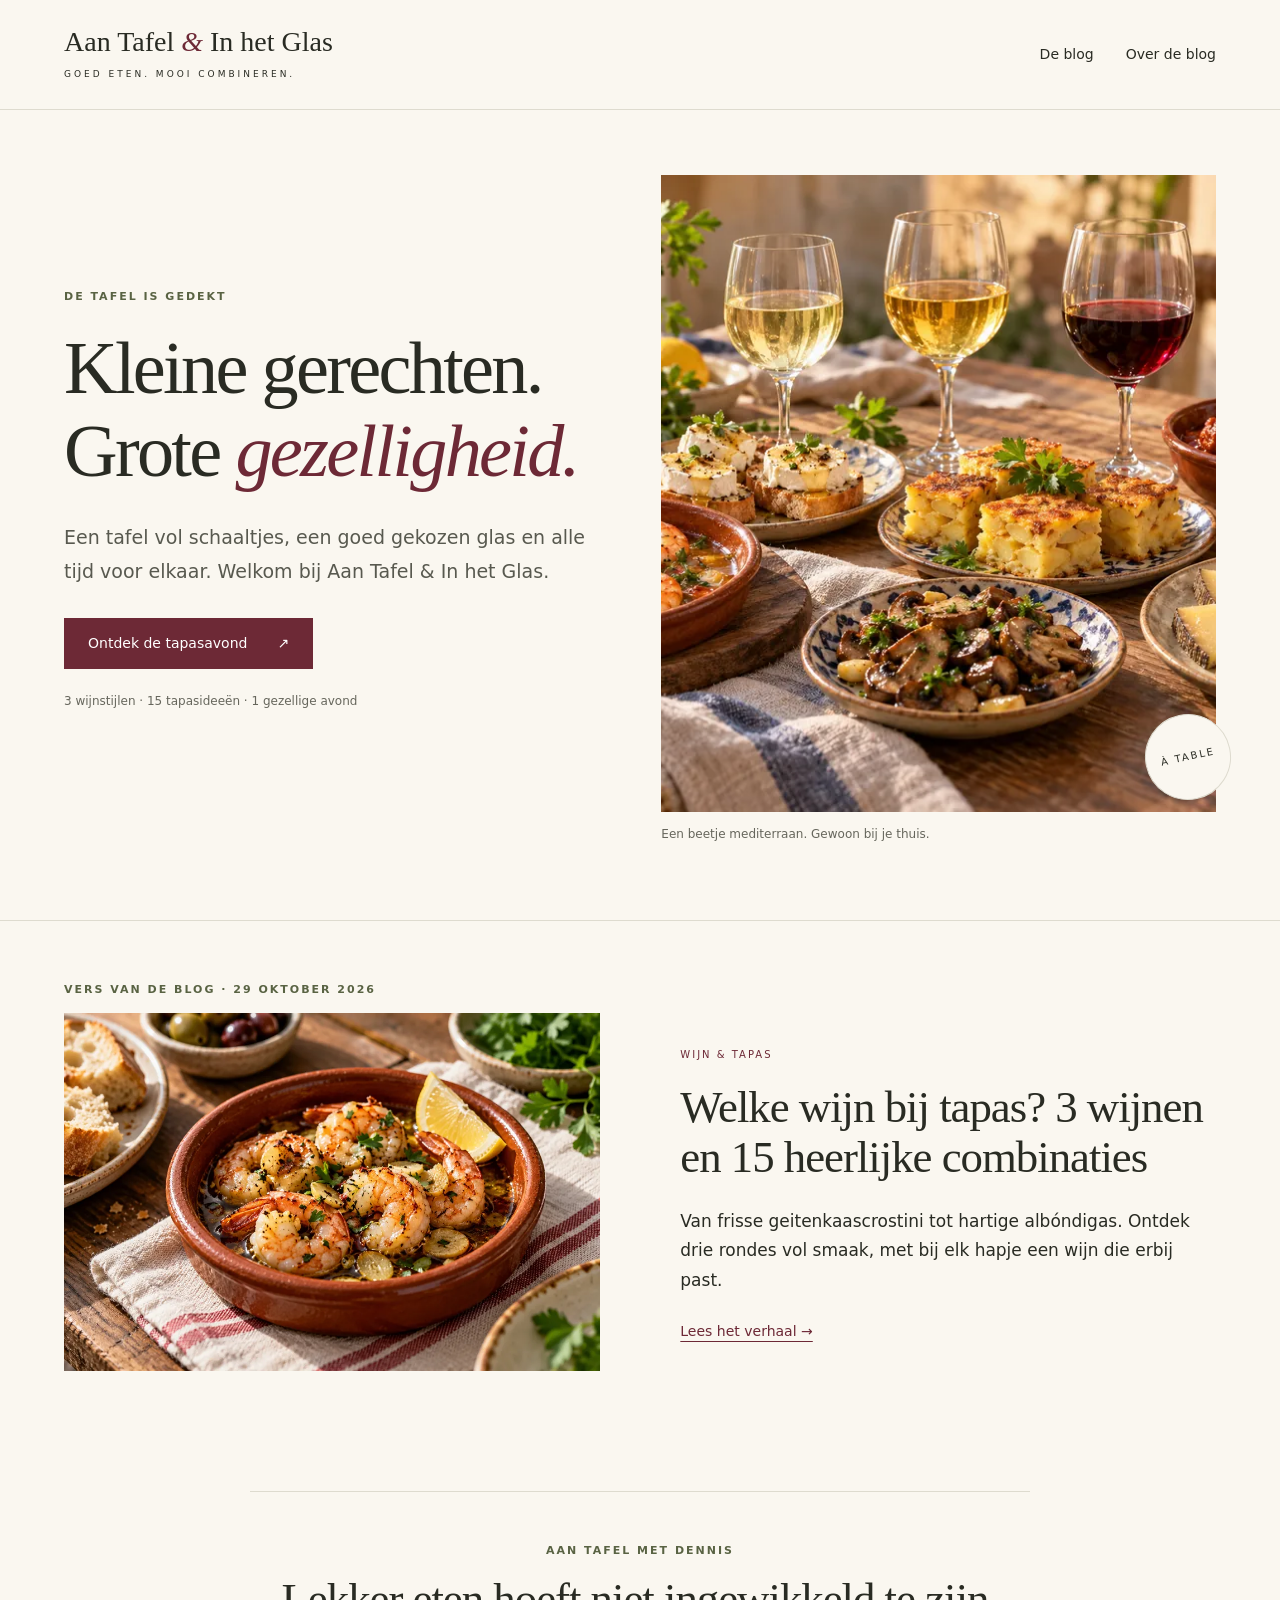
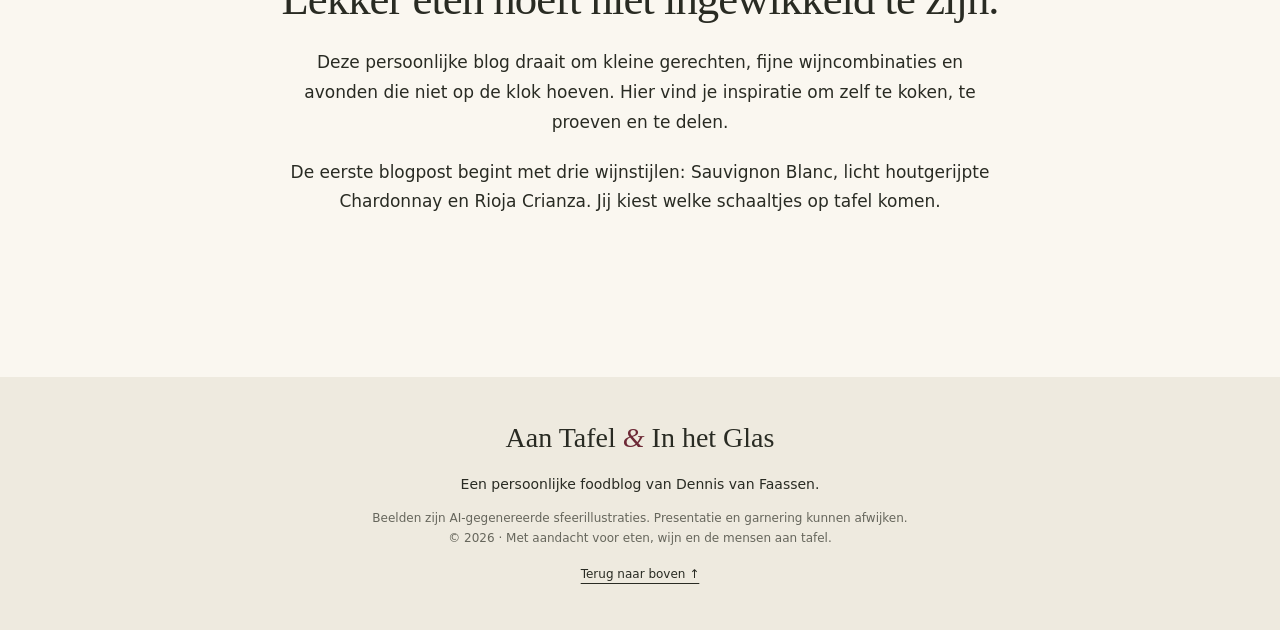
==== index.html @ 96994aa3 "Add responsive wine and tapas blog with 15 illustrated dishes and SEO metadata" ====
<!doctype html><html lang="nl"><head><meta charset="utf-8"><meta name="viewport" content="width=device-width,initial-scale=1"><title>Aan Tafel & In het Glas | Tapas, wijn en samen eten</title><meta name="description" content="Inspiratie voor gezellige avonden aan tafel. Ontdek welke wijn bij tapas past met 15 hapjes bij Sauvignon Blanc, Chardonnay en Rioja Crianza."><meta name="theme-color" content="#6d2936"><link rel="canonical" href="https://dennisvanfaassen.github.io/FoodBlog/"><link rel="icon" href="assets/favicon.svg" type="image/svg+xml"><link rel="stylesheet" href="assets/style.css"><meta property="og:type" content="website"><meta property="og:locale" content="nl_NL"><meta property="og:title" content="Aan Tafel & In het Glas | Tapas, wijn en samen eten"><meta property="og:description" content="Inspiratie voor gezellige avonden aan tafel. Ontdek welke wijn bij tapas past met 15 hapjes bij Sauvignon Blanc, Chardonnay en Rioja Crianza."><meta property="og:url" content="https://dennisvanfaassen.github.io/FoodBlog/"><meta property="og:image" content="https://dennisvanfaassen.github.io/FoodBlog/assets/hero-960.webp"><meta name="twitter:card" content="summary_large_image"></head><body><a class="skip" href="#main">Naar de inhoud</a><header class="header"><a class="brand" href="">Aan Tafel <i>&</i> In het Glas<span>GOED ETEN. MOOI COMBINEREN.</span></a><nav aria-label="Hoofdnavigatie"><a href="wijn-bij-tapas/">De blog</a><a href="#over">Over de blog</a></nav></header><main id="main"><section class="home-hero" id="top"><div><p class="eyebrow">DE TAFEL IS GEDEKT</p><h1>Kleine gerechten.<br>Grote <em>gezelligheid.</em></h1><p class="lead">Een tafel vol schaaltjes, een goed gekozen glas en alle tijd voor elkaar. Welkom bij Aan Tafel & In het Glas.</p><a class="button" href="wijn-bij-tapas/">Ontdek de tapasavond <span>↗</span></a><p class="small">3 wijnstijlen · 15 tapasideeën · 1 gezellige avond</p></div><figure><img src="assets/hero-960.webp" srcset="assets/hero-480.webp 480w, assets/hero-960.webp 960w" sizes="(max-width: 700px) 100vw, 50vw" width="960" height="640" alt="Tapastafel met witte en rode wijn, garnalen, tortilla en kaas" fetchpriority="high"><figcaption>Een beetje mediterraan. Gewoon bij je thuis.</figcaption></figure></section><section class="latest"><p class="eyebrow">VERS VAN DE BLOG · 29 OKTOBER 2026</p><div class="feature"><a class="feature-image" href="wijn-bij-tapas/"><img src="assets/01-gambas-960.webp" srcset="assets/01-gambas-480.webp 480w, assets/01-gambas-960.webp 960w" sizes="(max-width: 700px) 100vw, 50vw" width="960" height="640" alt="Gambas al ajillo met knoflook en peterselie" loading="lazy" decoding="async"></a><div><span class="tag">WIJN & TAPAS</span><h2><a href="wijn-bij-tapas/">Welke wijn bij tapas? 3 wijnen en 15 heerlijke combinaties</a></h2><p>Van frisse geitenkaascrostini tot hartige albóndigas. Ontdek drie rondes vol smaak, met bij elk hapje een wijn die erbij past.</p><a class="textlink" href="wijn-bij-tapas/">Lees het verhaal →</a></div></div></section><section class="about" id="over"><p class="eyebrow">AAN TAFEL MET DENNIS</p><h2>Lekker eten hoeft niet ingewikkeld te zijn.</h2><p>Deze persoonlijke blog draait om kleine gerechten, fijne wijncombinaties en avonden die niet op de klok hoeven. Hier vind je inspiratie om zelf te koken, te proeven en te delen.</p><p>De eerste blogpost begint met drie wijnstijlen: Sauvignon Blanc, licht houtgerijpte Chardonnay en Rioja Crianza. Jij kiest welke schaaltjes op tafel komen.</p></section></main><footer><a class="brand" href="/FoodBlog/">Aan Tafel <i>&</i> In het Glas</a><p>Een persoonlijke foodblog van Dennis van Faassen.</p><p class="small">Beelden zijn AI-gegenereerde sfeerillustraties. Presentatie en garnering kunnen afwijken.<br>© 2026 · Met aandacht voor eten, wijn en de mensen aan tafel.</p><a href="#top">Terug naar boven ↑</a></footer></body></html>
---- assets/style.css ----
@charset "UTF-8";
:root{--paper:#faf7f0;--ink:#292b23;--muted:#66665c;--wine:#6d2936;--olive:#596343;--line:#dedbcf}*{box-sizing:border-box}html{scroll-behavior:smooth;scroll-padding-top:30px}body{margin:0;background:var(--paper);color:var(--ink);font:17px/1.75 system-ui,-apple-system,BlinkMacSystemFont,"Segoe UI",sans-serif}a{color:inherit;text-decoration-thickness:1px;text-underline-offset:5px}button,a{-webkit-tap-highlight-color:transparent}a:focus-visible,button:focus-visible,summary:focus-visible{outline:3px solid var(--wine);outline-offset:5px}img{max-width:100%;height:auto;display:block;object-fit:cover}figure{margin:0}h1,h2,h3,.brand{font-family:Georgia,"Times New Roman",serif;font-weight:400;line-height:1.12}h1{font-size:clamp(42px,5.8vw,78px);letter-spacing:-2.7px;margin:20px 0 27px}h2{font-size:clamp(30px,3.5vw,46px);letter-spacing:-1px;margin:14px 0 24px}h3{font-size:32px;letter-spacing:-.5px;margin:10px 0 14px}em{color:var(--wine);font-weight:400}p{margin:0 0 20px}.header{max-width:1440px;margin:auto;padding:26px 5%;display:flex;align-items:center;justify-content:space-between;border-bottom:1px solid var(--line);gap:30px}.brand{font-size:28px;text-decoration:none}.brand i{color:var(--wine)}.brand span{display:block;font:9px/1.8 system-ui;letter-spacing:3px;margin-top:9px}.header nav{display:flex;gap:32px;font-size:14px}.header nav a{text-decoration:none}.header nav a:hover{text-decoration:underline}.eyebrow{font-size:11px;font-weight:650;letter-spacing:2px;line-height:1.7;color:var(--olive);text-transform:uppercase;margin-bottom:14px}.lead{font-size:19px;line-height:1.8;color:#58594f;max-width:640px}.small,figcaption{font-size:12px;line-height:1.7;color:var(--muted)}figcaption{margin-top:12px}.button{display:inline-flex;background:var(--wine);color:white;padding:13px 24px;gap:30px;text-decoration:none;font-size:14px;align-items:center;margin:10px 0 22px}.button:hover{background:#51202a}.home-hero{max-width:1440px;margin:auto;padding:65px 5% 75px;display:grid;grid-template-columns:1fr 1.05fr;gap:6%;align-items:center}.home-hero figure img{aspect-ratio:4/4.6;height:100%;object-position:center}.home-hero figure{position:relative}.home-hero figure:after{content:"À TABLE";position:absolute;bottom:45px;right:-15px;background:var(--paper);border:1px solid var(--line);border-radius:50%;width:84px;height:84px;display:grid;place-items:center;font-size:10px;letter-spacing:2px;transform:rotate(-12deg)}.latest{padding:60px 5%;max-width:1440px;margin:auto;border-top:1px solid var(--line)}.feature{display:grid;grid-template-columns:1fr 1fr;gap:7%;align-items:center}.feature img{aspect-ratio:3/2}.feature h2 a{text-decoration:none}.tag{font-size:10px;letter-spacing:2px;color:var(--wine)}.textlink{font-size:14px;color:var(--wine)}.about{max-width:780px;margin:60px auto 90px;padding:50px 30px;border-top:1px solid var(--line);text-align:center}footer{background:#eeeadf;padding:45px 5%;text-align:center;font-size:14px}footer .brand{display:block;margin-bottom:18px}footer p{margin-bottom:12px}footer>a:last-child{font-size:12px}.skip{position:absolute;left:20px;top:-100px;background:white;padding:10px;z-index:10}.skip:focus{top:10px}.article-head{max-width:1050px;margin:45px auto 40px;padding:0 25px;text-align:center}.article-head h1{font-size:clamp(40px,5.5vw,72px)}.breadcrumb{font-size:12px;color:var(--muted)}.article-head .eyebrow{margin-top:32px}.article-head .lead{margin:0 auto 24px}.byline{display:flex;align-items:center;justify-content:center;gap:12px;font-size:12px;line-height:1.6}.byline time{color:var(--muted)}.avatar{display:grid;place-items:center;width:38px;height:38px;border-radius:50%;background:#e6e7d9;color:var(--olive);font:20px Georgia}.print{font:12px system-ui;background:transparent;border:1px solid var(--line);padding:10px 15px;margin-left:20px;cursor:pointer}.article-hero{max-width:1200px;margin:0 auto 65px;padding:0 25px}.article-hero img{width:100%;max-height:590px;object-fit:cover}.article-layout{max-width:1320px;margin:0 auto;padding:0 35px;display:grid;grid-template-columns:220px minmax(0,1fr);gap:60px}.toc{position:sticky;top:30px;font-size:13px}.toc a{display:block;text-decoration:none;padding:13px 0;border-bottom:1px solid var(--line)}.toc a:hover{color:var(--wine)}.toc span{color:var(--wine);margin-right:12px}.article-body{min-width:0}.intro{max-width:740px;font-size:19px}.intro p:first-child:first-letter{float:left;font:68px/.9 Georgia;color:var(--wine);padding:7px 10px 0 0}#overzicht{margin:55px 0}.wine-overview{display:grid;grid-template-columns:repeat(3,1fr);gap:12px}.wine-choice{padding:20px;text-decoration:none;background:#eeeee2;display:flex;flex-direction:column;line-height:1.6;gap:8px;font-size:12px}.wine-choice strong{font:23px Georgia}.wine-choice .eyebrow{margin:0}.wine-choice.romig{background:#f1e7d5}.wine-choice.hartig{background:#ede0de}.wine-choice b{font-size:18px}.wine-section{margin:75px 0}.wine-heading{display:flex;align-items:center;gap:25px;padding:30px 0 15px;border-top:1px solid var(--line)}.wine-heading h2{margin:0 0 12px}.round{font:72px Georgia;color:#9a9f83}.romig .round{color:#bba16d}.hartig .round{color:#996572}.section-intro{max-width:760px}.dish{margin:40px 0 60px;display:grid;grid-template-columns:1fr 1.05fr;gap:28px;align-items:start}.dish figure img{aspect-ratio:1/1.1;width:100%;object-fit:cover}.dish-copy{font-size:15px;line-height:1.8}.dish .eyebrow{font-size:10px;letter-spacing:1.3px}.dish .eyebrow span{color:var(--muted)}.ingredients{font-size:12px;color:var(--muted);padding-bottom:15px;border-bottom:1px solid var(--line)}.pairing{border-left:2px solid var(--olive);padding-left:15px;font-size:13px}.pairing strong{font-size:11px;letter-spacing:1px;text-transform:uppercase;color:var(--olive)}.pairing p{margin:5px 0 0}.planning{padding:35px;background:#eeeee2;margin:65px 0}.planning li{margin-bottom:14px}.planning ol{padding-left:22px}.closing{padding:20px 0 40px;max-width:760px}.sources{border-top:1px solid var(--line);padding:25px 0 55px;font-size:13px}.sources summary{cursor:pointer;color:var(--wine);margin-bottom:15px}.sources a{overflow-wrap:anywhere}
@media(max-width:1050px){.article-layout{grid-template-columns:160px minmax(0,1fr);gap:25px}.dish{grid-template-columns:1fr}.dish figure img{aspect-ratio:3/2}.dish-copy h3{font-size:32px}.wine-overview{grid-template-columns:1fr}.wine-choice{display:grid;grid-template-columns:1fr 1fr}.wine-choice b{display:none}.wine-choice .eyebrow{grid-column:1/-1}}
@media(max-width:700px){body{font-size:16px}.header{padding:20px;align-items:flex-start;gap:15px}.brand{font-size:21px}.brand span{font-size:7px;letter-spacing:1.7px}.header nav{gap:12px;font-size:11px;flex-direction:column;line-height:1.3}h1{letter-spacing:-1.6px}.home-hero{padding:38px 22px;grid-template-columns:1fr;gap:22px}.home-hero h1{font-size:49px}.home-hero figure img{aspect-ratio:4/3}.home-hero figure:after{right:-10px;width:65px;height:65px;font-size:8px}.feature{grid-template-columns:1fr;gap:24px}.latest{padding:38px 22px}.about{margin:20px auto 45px;padding:30px 22px}.article-head{margin:30px auto}.article-head h1{font-size:41px}.article-head .lead{font-size:17px}.print{margin-left:5px;padding:9px}.article-hero{padding:0 18px;margin-bottom:35px}.article-layout{display:block;padding:0 22px}.toc{position:static;background:#efecdf;padding:18px;margin-bottom:35px}.toc a{padding:8px 0}.toc .eyebrow{margin:0 0 8px}.intro{font-size:17px}.wine-section{margin:45px 0}.wine-heading{gap:16px}.round{font-size:55px}.wine-heading h2{font-size:31px}.dish{gap:20px;margin:30px 0 45px}.dish h3{font-size:29px}.planning{padding:24px;margin:40px 0}.lead{font-size:17px}.wine-choice{display:flex}.sources{padding-bottom:30px}}
@media(prefers-reduced-motion:reduce){html{scroll-behavior:auto}}@media print{body{background:#fff;color:#000;font-size:11pt}.header,aside,footer,.print,.skip,.button{display:none!important}.article-layout{display:block;padding:0}.article-head{margin:0}.article-head h1{font-size:28pt}.article-hero{max-width:450px;margin:20px auto}.dish{break-inside:avoid;display:grid;grid-template-columns:1fr 2fr;margin:20px 0}.dish h3{font-size:19pt}.wine-section{margin:30px 0}.sources{display:none}a{text-decoration:none}}
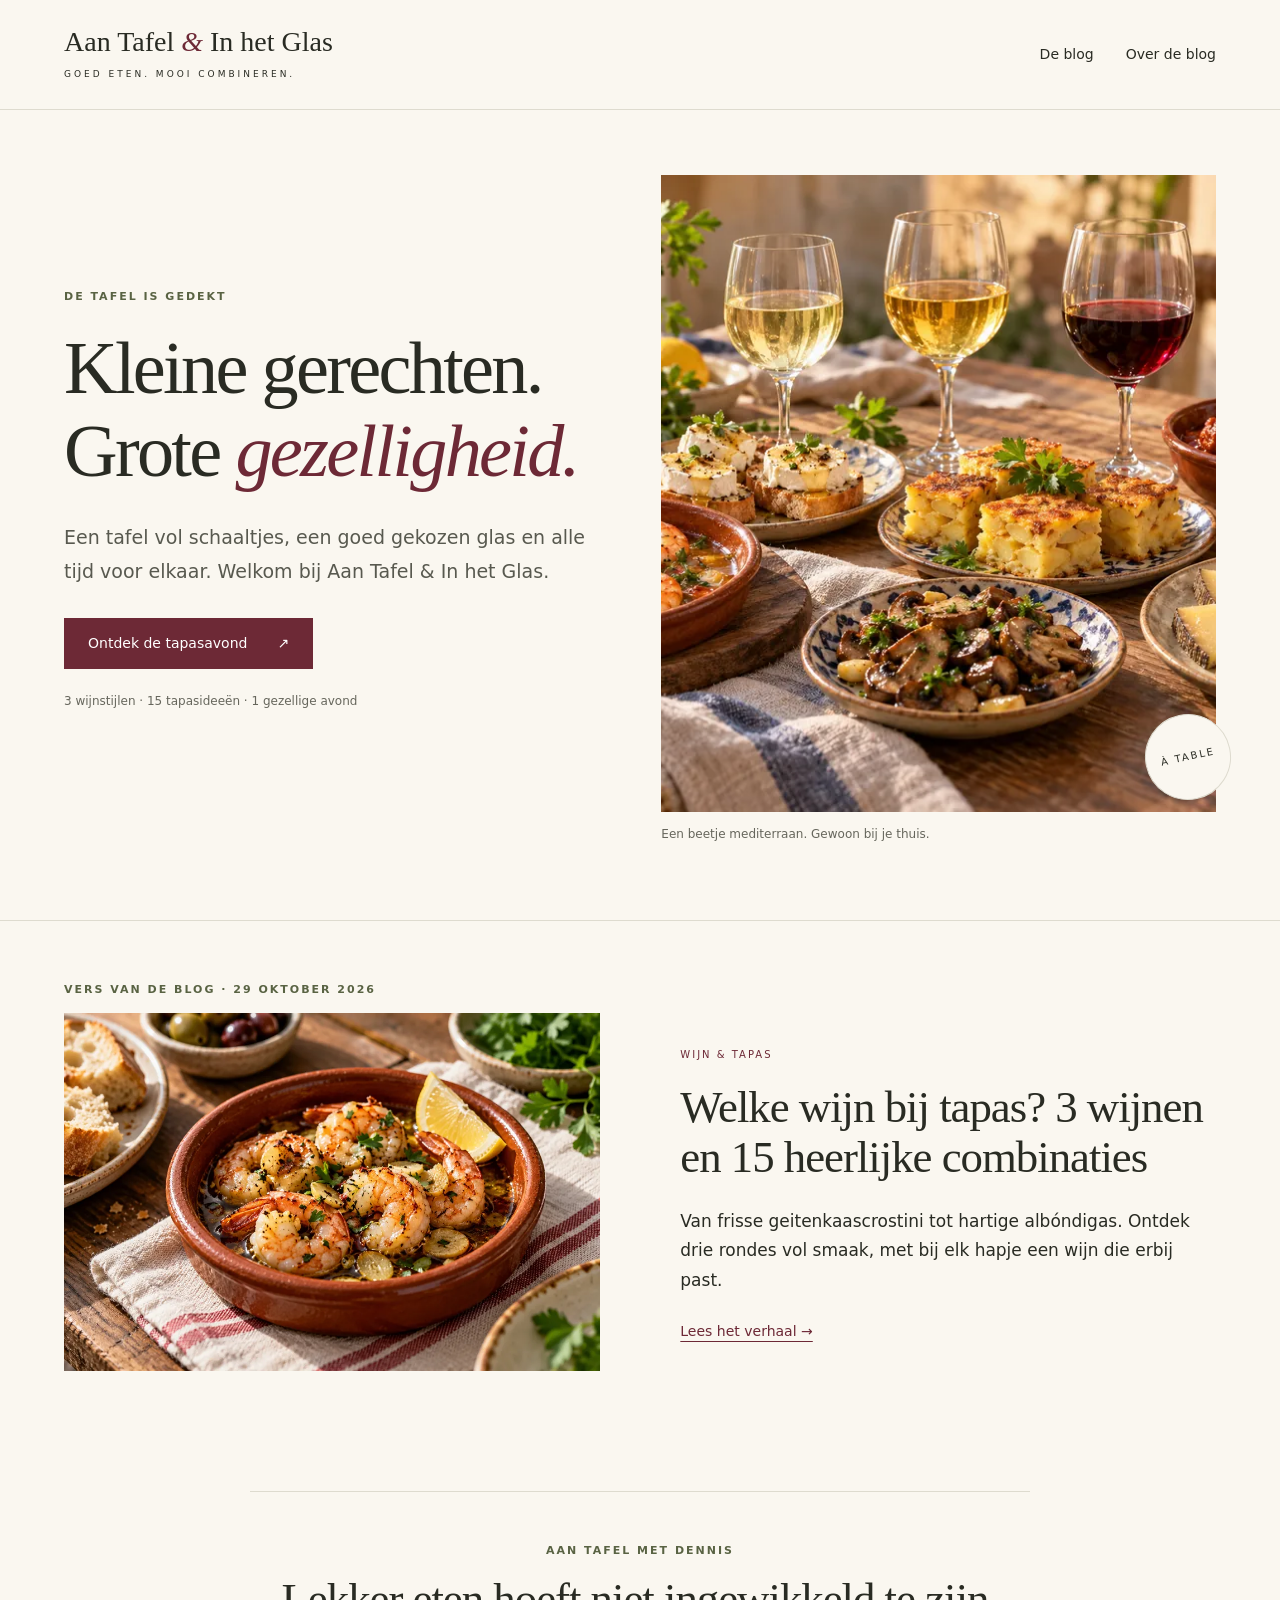
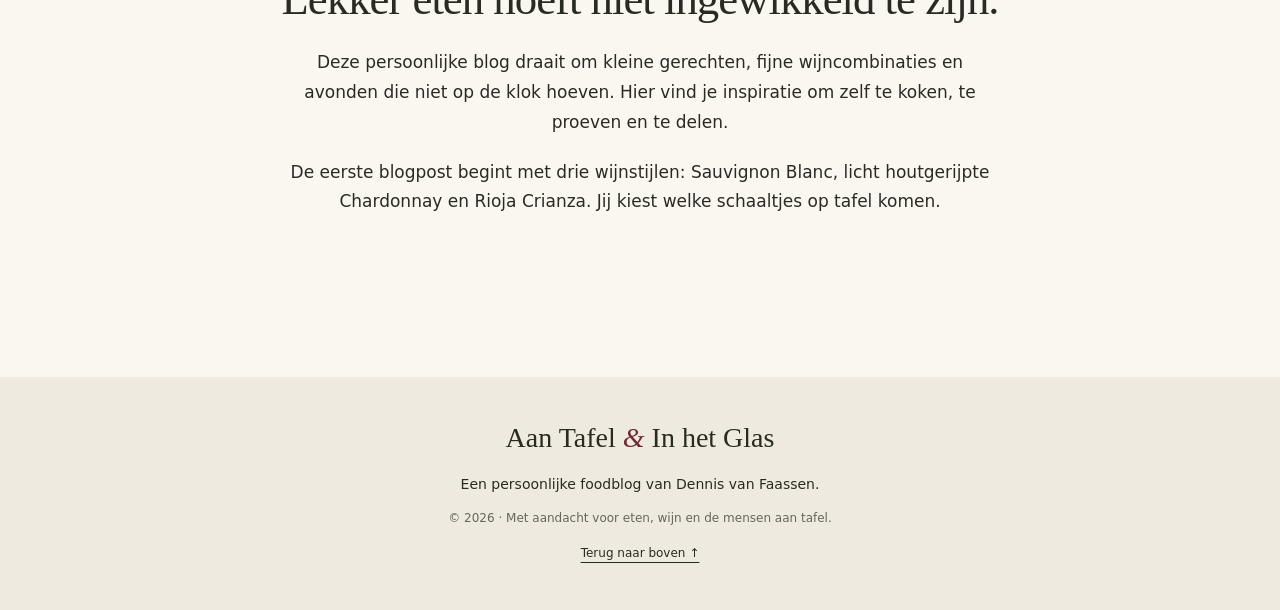
==== commit 06cae7ec: "Website" ====
--- a/index.html
+++ b/index.html
@@ -1 +1 @@
-<!doctype html><html lang="nl"><head><meta charset="utf-8"><meta name="viewport" content="width=device-width,initial-scale=1"><title>Aan Tafel & In het Glas | Tapas, wijn en samen eten</title><meta name="description" content="Inspiratie voor gezellige avonden aan tafel. Ontdek welke wijn bij tapas past met 15 hapjes bij Sauvignon Blanc, Chardonnay en Rioja Crianza."><meta name="theme-color" content="#6d2936"><link rel="canonical" href="https://dennisvanfaassen.github.io/FoodBlog/"><link rel="icon" href="assets/favicon.svg" type="image/svg+xml"><link rel="stylesheet" href="assets/style.css"><meta property="og:type" content="website"><meta property="og:locale" content="nl_NL"><meta property="og:title" content="Aan Tafel & In het Glas | Tapas, wijn en samen eten"><meta property="og:description" content="Inspiratie voor gezellige avonden aan tafel. Ontdek welke wijn bij tapas past met 15 hapjes bij Sauvignon Blanc, Chardonnay en Rioja Crianza."><meta property="og:url" content="https://dennisvanfaassen.github.io/FoodBlog/"><meta property="og:image" content="https://dennisvanfaassen.github.io/FoodBlog/assets/hero-960.webp"><meta name="twitter:card" content="summary_large_image"></head><body><a class="skip" href="#main">Naar de inhoud</a><header class="header"><a class="brand" href="">Aan Tafel <i>&</i> In het Glas<span>GOED ETEN. MOOI COMBINEREN.</span></a><nav aria-label="Hoofdnavigatie"><a href="wijn-bij-tapas/">De blog</a><a href="#over">Over de blog</a></nav></header><main id="main"><section class="home-hero" id="top"><div><p class="eyebrow">DE TAFEL IS GEDEKT</p><h1>Kleine gerechten.<br>Grote <em>gezelligheid.</em></h1><p class="lead">Een tafel vol schaaltjes, een goed gekozen glas en alle tijd voor elkaar. Welkom bij Aan Tafel & In het Glas.</p><a class="button" href="wijn-bij-tapas/">Ontdek de tapasavond <span>↗</span></a><p class="small">3 wijnstijlen · 15 tapasideeën · 1 gezellige avond</p></div><figure><img src="assets/hero-960.webp" srcset="assets/hero-480.webp 480w, assets/hero-960.webp 960w" sizes="(max-width: 700px) 100vw, 50vw" width="960" height="640" alt="Tapastafel met witte en rode wijn, garnalen, tortilla en kaas" fetchpriority="high"><figcaption>Een beetje mediterraan. Gewoon bij je thuis.</figcaption></figure></section><section class="latest"><p class="eyebrow">VERS VAN DE BLOG · 29 OKTOBER 2026</p><div class="feature"><a class="feature-image" href="wijn-bij-tapas/"><img src="assets/01-gambas-960.webp" srcset="assets/01-gambas-480.webp 480w, assets/01-gambas-960.webp 960w" sizes="(max-width: 700px) 100vw, 50vw" width="960" height="640" alt="Gambas al ajillo met knoflook en peterselie" loading="lazy" decoding="async"></a><div><span class="tag">WIJN & TAPAS</span><h2><a href="wijn-bij-tapas/">Welke wijn bij tapas? 3 wijnen en 15 heerlijke combinaties</a></h2><p>Van frisse geitenkaascrostini tot hartige albóndigas. Ontdek drie rondes vol smaak, met bij elk hapje een wijn die erbij past.</p><a class="textlink" href="wijn-bij-tapas/">Lees het verhaal →</a></div></div></section><section class="about" id="over"><p class="eyebrow">AAN TAFEL MET DENNIS</p><h2>Lekker eten hoeft niet ingewikkeld te zijn.</h2><p>Deze persoonlijke blog draait om kleine gerechten, fijne wijncombinaties en avonden die niet op de klok hoeven. Hier vind je inspiratie om zelf te koken, te proeven en te delen.</p><p>De eerste blogpost begint met drie wijnstijlen: Sauvignon Blanc, licht houtgerijpte Chardonnay en Rioja Crianza. Jij kiest welke schaaltjes op tafel komen.</p></section></main><footer><a class="brand" href="/FoodBlog/">Aan Tafel <i>&</i> In het Glas</a><p>Een persoonlijke foodblog van Dennis van Faassen.</p><p class="small">Beelden zijn AI-gegenereerde sfeerillustraties. Presentatie en garnering kunnen afwijken.<br>© 2026 · Met aandacht voor eten, wijn en de mensen aan tafel.</p><a href="#top">Terug naar boven ↑</a></footer></body></html>+<!doctype html><html lang="nl"><head><meta charset="utf-8"><meta name="viewport" content="width=device-width,initial-scale=1"><title>Aan Tafel & In het Glas | Tapas, wijn en samen eten</title><meta name="description" content="Inspiratie voor gezellige avonden aan tafel. Ontdek welke wijn bij tapas past met 15 hapjes bij Sauvignon Blanc, Chardonnay en Rioja Crianza."><meta name="theme-color" content="#6d2936"><link rel="canonical" href="https://dennisvanfaassen.github.io/FoodBlog/"><link rel="icon" href="assets/favicon.svg" type="image/svg+xml"><link rel="stylesheet" href="assets/style.css"><meta property="og:type" content="website"><meta property="og:locale" content="nl_NL"><meta property="og:title" content="Aan Tafel & In het Glas | Tapas, wijn en samen eten"><meta property="og:description" content="Inspiratie voor gezellige avonden aan tafel. Ontdek welke wijn bij tapas past met 15 hapjes bij Sauvignon Blanc, Chardonnay en Rioja Crianza."><meta property="og:url" content="https://dennisvanfaassen.github.io/FoodBlog/"><meta property="og:image" content="https://dennisvanfaassen.github.io/FoodBlog/assets/tapas-met-witte-en-rode-wijn-960.webp"><meta name="twitter:card" content="summary_large_image"><meta property="og:image:alt" content="Een tapastafel met kleine gerechten en glazen witte en rode wijn"><meta property="og:image:width" content="960"><meta property="og:image:height" content="640"><meta property="og:image:type" content="image/webp"><meta name="robots" content="index,follow,max-image-preview:large"></head><body><a class="skip" href="#main">Naar de inhoud</a><header class="header"><a class="brand" href="index.html">Aan Tafel <i>&</i> In het Glas<span>GOED ETEN. MOOI COMBINEREN.</span></a><nav aria-label="Hoofdnavigatie"><a href="wijn-bij-tapas/index.html">De blog</a><a href="#over">Over de blog</a></nav></header><main id="main"><section class="home-hero" id="top"><div><p class="eyebrow">DE TAFEL IS GEDEKT</p><h1>Kleine gerechten.<br>Grote <em>gezelligheid.</em></h1><p class="lead">Een tafel vol schaaltjes, een goed gekozen glas en alle tijd voor elkaar. Welkom bij Aan Tafel & In het Glas.</p><a class="button" href="wijn-bij-tapas/index.html">Ontdek de tapasavond <span>↗</span></a><p class="small">3 wijnstijlen · 15 tapasideeën · 1 gezellige avond</p></div><figure><img src="assets/tapas-met-witte-en-rode-wijn-960.webp" srcset="assets/tapas-met-witte-en-rode-wijn-480.webp 480w, assets/tapas-met-witte-en-rode-wijn-960.webp 960w" sizes="(max-width: 700px) calc(100vw - 44px), (max-width: 1440px) 44vw, 630px" width="960" height="640" alt="Tapastafel met witte en rode wijn, garnalen, tortilla en kaas" fetchpriority="high" decoding="async"><figcaption>Een beetje mediterraan. Gewoon bij je thuis.</figcaption></figure></section><section class="latest"><p class="eyebrow">VERS VAN DE BLOG · 29 OKTOBER 2026</p><div class="feature"><a class="feature-image" href="wijn-bij-tapas/index.html"><img src="assets/gambas-al-ajillo-knoflook-peterselie-960.webp" srcset="assets/gambas-al-ajillo-knoflook-peterselie-480.webp 480w, assets/gambas-al-ajillo-knoflook-peterselie-960.webp 960w" sizes="(max-width: 700px) calc(100vw - 44px), (max-width: 1440px) 44vw, 630px" width="960" height="640" alt="Gambas al ajillo met knoflook, peterselie en citroen in een terracotta schaaltje" loading="lazy" decoding="async"></a><div><span class="tag">WIJN & TAPAS</span><h2><a href="wijn-bij-tapas/index.html">Welke wijn bij tapas? 3 wijnen en 15 heerlijke combinaties</a></h2><p>Van frisse geitenkaascrostini tot hartige albóndigas. Ontdek drie rondes vol smaak, met bij elk hapje een wijn die erbij past.</p><a class="textlink" href="wijn-bij-tapas/index.html">Lees het verhaal →</a></div></div></section><section class="about" id="over"><p class="eyebrow">AAN TAFEL MET DENNIS</p><h2>Lekker eten hoeft niet ingewikkeld te zijn.</h2><p>Deze persoonlijke blog draait om kleine gerechten, fijne wijncombinaties en avonden die niet op de klok hoeven. Hier vind je inspiratie om zelf te koken, te proeven en te delen.</p><p>De eerste blogpost begint met drie wijnstijlen: Sauvignon Blanc, licht houtgerijpte Chardonnay en Rioja Crianza. Jij kiest welke schaaltjes op tafel komen.</p></section></main><footer><a class="brand" href="index.html">Aan Tafel <i>&</i> In het Glas</a><p>Een persoonlijke foodblog van Dennis van Faassen.</p><p class="small">© 2026 · Met aandacht voor eten, wijn en de mensen aan tafel.</p><a href="#top">Terug naar boven ↑</a></footer></body></html>
